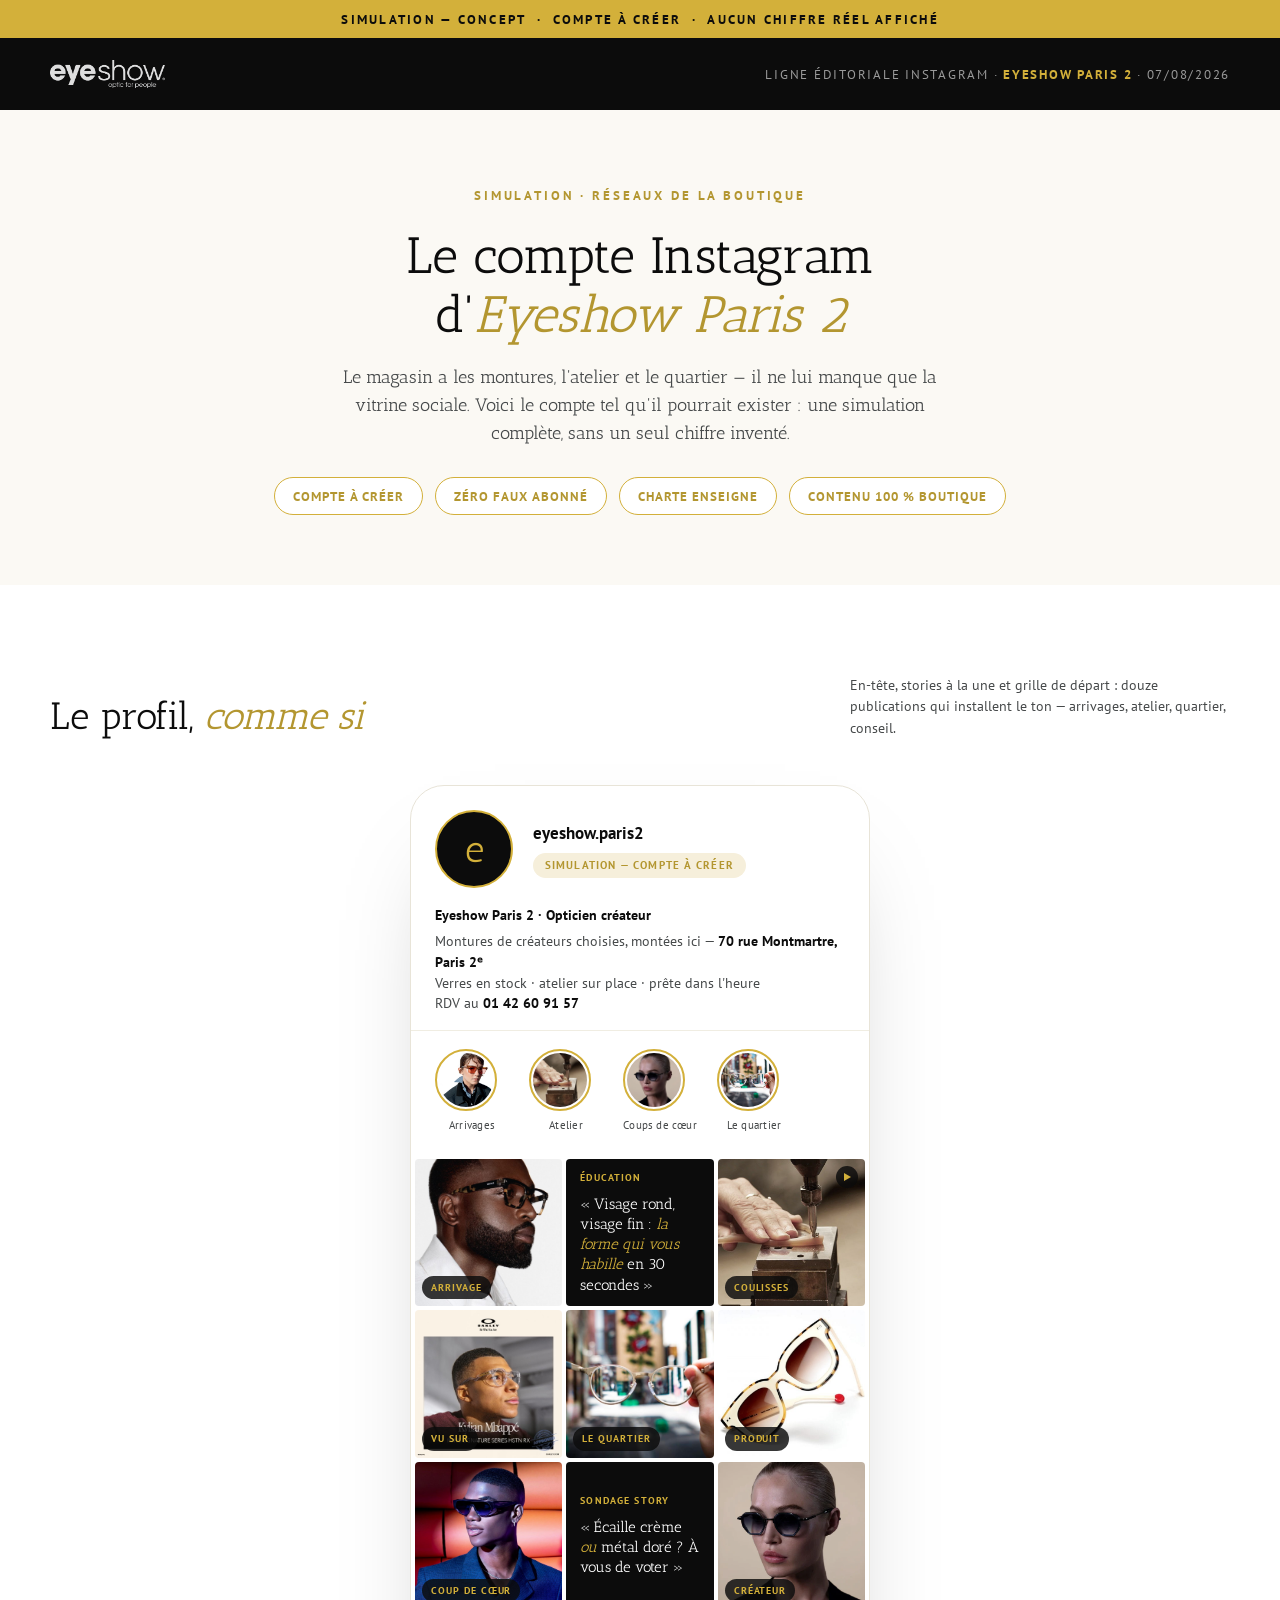
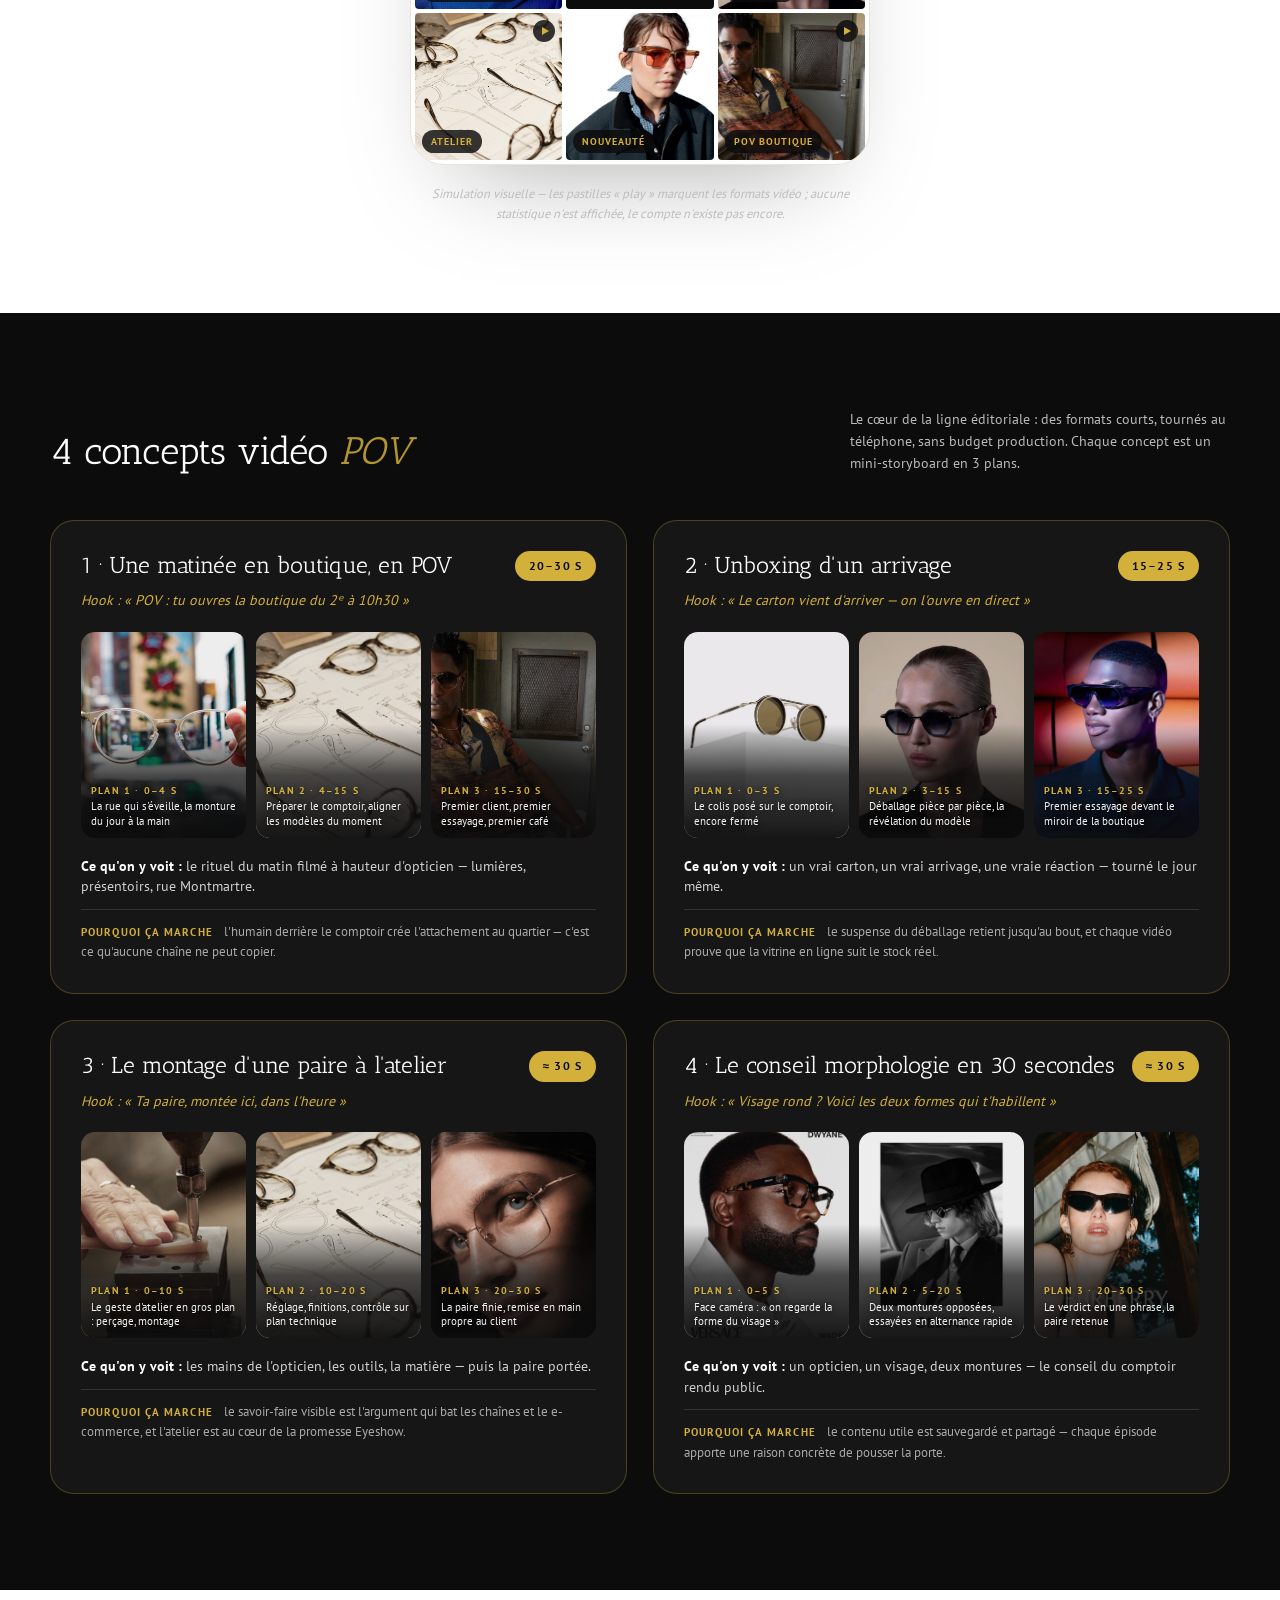
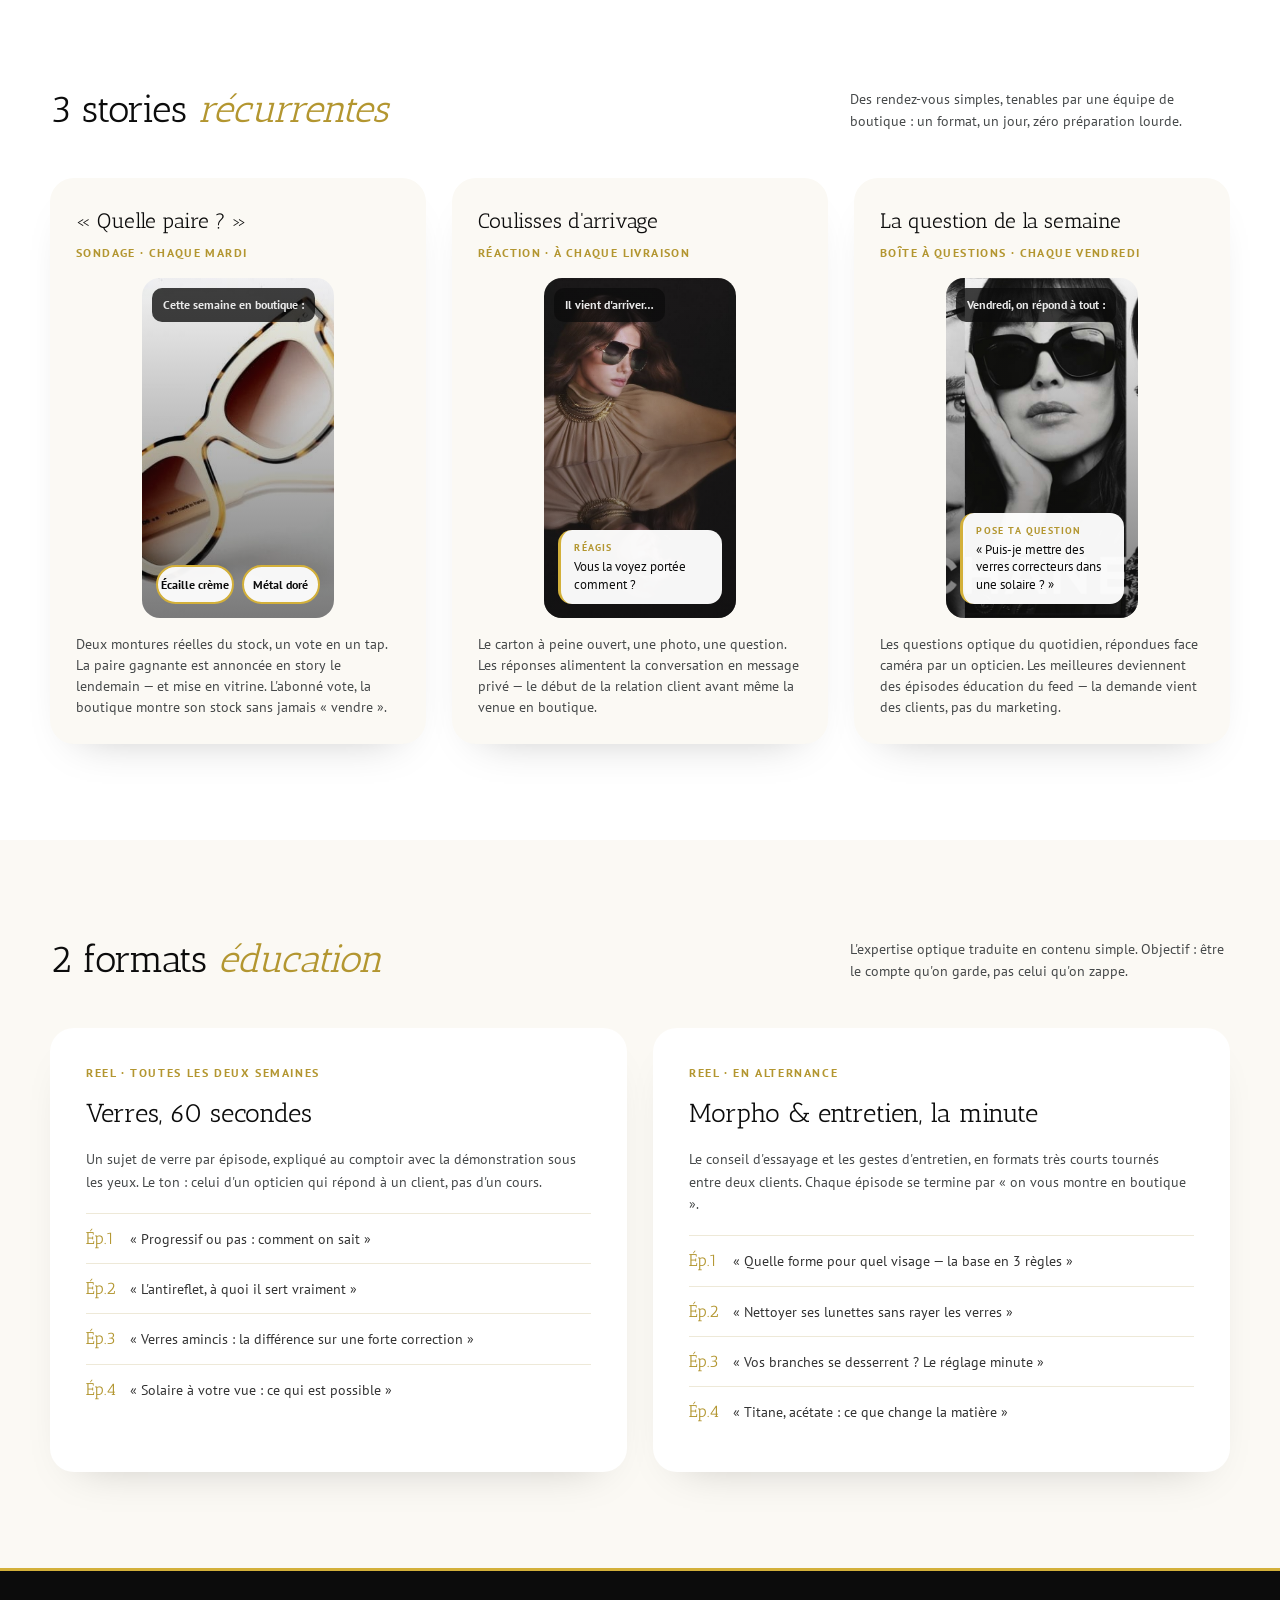
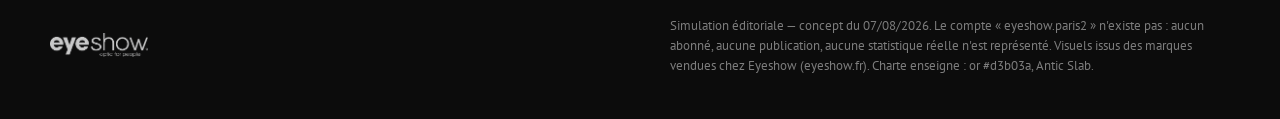
==== instagram.html @ d30e219a "Maquettes Eyeshow Paris 2 — site vitrine connecté + simulation Instagram" ====
<!DOCTYPE html>
<html lang="fr">
<head>
<meta charset="UTF-8">
<meta name="viewport" content="width=device-width, initial-scale=1.0">
<title>Simulation Instagram — Eyeshow Paris 2 (concept)</title>
<link rel="icon" href="assets/favicon-32.jpg">
<style>
@font-face{font-family:'Antic Slab';font-style:normal;font-weight:400;font-display:swap;src:url('assets/fonts/AnticSlab-400.woff2') format('woff2');}
@font-face{font-family:'PT Sans';font-style:normal;font-weight:400;font-display:swap;src:url('assets/fonts/PTSans-400.woff2') format('woff2');}
@font-face{font-family:'PT Sans';font-style:normal;font-weight:700;font-display:swap;src:url('assets/fonts/PTSans-700.woff2') format('woff2');}
:root{
  --or:#d3b03a; --or-fonce:#b39630; --or-pale:#f6efdb;
  --encre:#333333; --noir:#0c0c0c; --gris:#46494a; --gris-clair:#bebdbd;
  --blanc:#ffffff; --creme:#fbf9f4;
  --serif:'Antic Slab',Georgia,serif; --sans:'PT Sans',Arial,sans-serif;
}
*{margin:0;padding:0;box-sizing:border-box}
body{font-family:var(--serif);color:var(--encre);background:var(--blanc);line-height:1.6;font-size:16.5px;-webkit-font-smoothing:antialiased}
img{display:block;max-width:100%}
a{text-decoration:none;color:inherit}
::selection{background:var(--or);color:var(--noir)}

/* ---------- Bandeau simulation ---------- */
.bandeau-simu{background:var(--or);color:var(--noir);font-family:var(--sans);font-weight:700;font-size:12.5px;letter-spacing:.18em;text-transform:uppercase;text-align:center;padding:9px 16px}
.bandeau-simu b{font-weight:700}

/* ---------- Header ---------- */
header{background:var(--noir);padding:22px 24px}
.header-inner{max-width:1180px;margin:0 auto;display:flex;align-items:center;justify-content:space-between;gap:20px;flex-wrap:wrap}
.header-inner img{height:28px;filter:invert(1)}
.header-inner .doc{font-family:var(--sans);font-size:12.5px;letter-spacing:.14em;text-transform:uppercase;color:#9a9a9a}
.header-inner .doc b{color:var(--or)}

/* ---------- Intro ---------- */
.intro{background:var(--creme);padding:76px 24px 70px;text-align:center}
.intro .kicker{font-family:var(--sans);font-size:13px;font-weight:700;letter-spacing:.22em;text-transform:uppercase;color:var(--or-fonce);margin-bottom:20px}
.intro h1{font-size:clamp(32px,4vw,52px);font-weight:400;color:var(--noir);line-height:1.15;max-width:820px;margin:0 auto 18px}
.intro h1 em{font-style:italic;color:var(--or-fonce)}
.intro p{max-width:640px;margin:0 auto 30px;color:var(--gris);font-size:17.5px}
.chips{display:flex;gap:12px;justify-content:center;flex-wrap:wrap}
.chip{font-family:var(--sans);font-size:12.5px;font-weight:700;letter-spacing:.08em;text-transform:uppercase;border:1.5px solid var(--or);color:var(--or-fonce);border-radius:999px;padding:8px 18px;background:var(--blanc)}

/* ---------- Profil simulé ---------- */
.profil-zone{background:var(--blanc);padding:90px 24px}
.zone-titre{max-width:1180px;margin:0 auto 46px;display:flex;justify-content:space-between;align-items:flex-end;gap:28px;flex-wrap:wrap}
.zone-titre h2{font-size:clamp(28px,3vw,40px);font-weight:400;color:var(--noir);line-height:1.2}
.zone-titre h2 em{font-style:italic;color:var(--or-fonce)}
.zone-titre .note{font-family:var(--sans);font-size:13.5px;color:var(--gris);max-width:380px}

.phone{max-width:460px;margin:0 auto;background:var(--blanc);border:1px solid #e8e4d8;border-radius:34px;box-shadow:0 50px 100px -50px rgba(12,12,12,.35);overflow:hidden}
.phone-top{padding:24px 24px 16px;border-bottom:1px solid #f0ede2}
.profil-ligne{display:flex;align-items:center;gap:20px}
.avatar{width:78px;height:78px;border-radius:50%;background:var(--noir);color:var(--or);display:flex;align-items:center;justify-content:center;font-size:38px;flex:none;border:2px solid var(--or)}
.profil-id .pseudo{font-family:var(--sans);font-weight:700;font-size:17px;color:var(--noir)}
.profil-id .statut{display:inline-block;margin-top:5px;font-family:var(--sans);font-size:11px;font-weight:700;letter-spacing:.1em;text-transform:uppercase;background:var(--or-pale);color:var(--or-fonce);border-radius:999px;padding:4px 12px}
.profil-nom{font-family:var(--sans);font-weight:700;font-size:14px;color:var(--noir);margin-top:16px}
.profil-bio{font-family:var(--sans);font-size:13.5px;color:var(--gris);margin-top:4px;line-height:1.55}
.profil-bio b{color:var(--noir)}

.highlights{display:flex;gap:20px;padding:18px 24px 6px;justify-content:flex-start}
.hl{text-align:center;width:74px;flex:none}
.hl .rond{width:62px;height:62px;border-radius:50%;overflow:hidden;border:2px solid var(--or);padding:2px;background:var(--blanc)}
.hl .rond img{width:100%;height:100%;object-fit:cover;border-radius:50%}
.hl .lbl{font-family:var(--sans);font-size:11px;color:var(--gris);margin-top:6px;letter-spacing:.02em}

.grille-ig{display:grid;grid-template-columns:repeat(3,1fr);gap:4px;padding:18px 4px 4px}
.post{position:relative;aspect-ratio:1;overflow:hidden;border-radius:4px;background:#f3f1ea}
.post img{width:100%;height:100%;object-fit:cover;transition:transform .4s}
.post:hover img{transform:scale(1.05)}
.post .cat{position:absolute;left:7px;bottom:7px;background:rgba(12,12,12,.82);color:var(--or);font-family:var(--sans);font-size:9.5px;font-weight:700;letter-spacing:.1em;text-transform:uppercase;padding:4px 9px;border-radius:999px}
.post.txt{background:var(--noir);display:flex;flex-direction:column;justify-content:center;padding:14px;gap:8px}
.post.txt .q{font-size:15px;color:var(--blanc);line-height:1.35}
.post.txt .q em{color:var(--or);font-style:italic}
.post.txt .t{font-family:var(--sans);font-size:9.5px;font-weight:700;letter-spacing:.12em;text-transform:uppercase;color:var(--or)}
.post .play{position:absolute;top:7px;right:7px;width:22px;height:22px;border-radius:50%;background:rgba(12,12,12,.82);display:flex;align-items:center;justify-content:center}
.post .play::after{content:'';border-left:7px solid var(--or);border-top:4.5px solid transparent;border-bottom:4.5px solid transparent;margin-left:2px}
.legende-simu{max-width:460px;margin:18px auto 0;text-align:center;font-family:var(--sans);font-size:12.5px;color:var(--gris-clair);font-style:italic}

/* ---------- Concepts vidéo POV ---------- */
.videos{background:var(--noir);color:var(--blanc);padding:96px 24px}
.videos .zone-titre h2{color:var(--blanc)}
.videos .zone-titre .note{color:#b9b9b9}
.concepts{max-width:1180px;margin:0 auto;display:grid;grid-template-columns:1fr 1fr;gap:26px}
.concept{background:rgba(255,255,255,.045);border:1px solid rgba(211,176,58,.28);border-radius:24px;padding:30px;transition:border .3s}
.concept:hover{border-color:rgba(211,176,58,.6)}
.concept .top{display:flex;justify-content:space-between;align-items:flex-start;gap:16px;margin-bottom:8px}
.concept h3{font-size:23px;font-weight:400;color:var(--blanc);line-height:1.25}
.concept .duree{flex:none;font-family:var(--sans);font-size:11.5px;font-weight:700;letter-spacing:.1em;text-transform:uppercase;background:var(--or);color:var(--noir);border-radius:999px;padding:6px 14px}
.concept .hook{font-family:var(--sans);font-size:14px;color:var(--or);margin-bottom:20px;font-style:italic}
.storyboard{display:grid;grid-template-columns:repeat(3,1fr);gap:10px;margin-bottom:18px}
.plan{position:relative;border-radius:14px;overflow:hidden;aspect-ratio:4/5;background:#1a1a1a}
.plan img{width:100%;height:100%;object-fit:cover;opacity:.92}
.plan .etape{position:absolute;left:0;right:0;bottom:0;padding:60px 10px 9px;background:linear-gradient(rgba(12,12,12,0) 0%,rgba(12,12,12,.72) 45%,rgba(12,12,12,.95) 100%);font-family:var(--sans);font-size:11px;line-height:1.35;color:#f0f0f0;text-shadow:0 1px 6px rgba(0,0,0,.8)}
.plan .etape b{display:block;color:var(--or);font-size:10px;letter-spacing:.12em;text-transform:uppercase;margin-bottom:2px}
.concept .voit{font-family:var(--sans);font-size:13.5px;color:#cfcfcf;margin-bottom:12px;line-height:1.5}
.concept .voit b{color:var(--blanc)}
.concept .pourquoi{font-family:var(--sans);font-size:13px;border-top:1px solid rgba(255,255,255,.12);padding-top:12px;color:#a9a9a9}
.concept .pourquoi b{color:var(--or);letter-spacing:.1em;text-transform:uppercase;font-size:11px;margin-right:8px}

/* ---------- Stories ---------- */
.stories{background:var(--blanc);padding:96px 24px}
.stories-grid{max-width:1180px;margin:0 auto;display:grid;grid-template-columns:repeat(3,1fr);gap:26px}
.story-card{background:var(--creme);border-radius:24px;padding:26px;box-shadow:0 20px 44px -30px rgba(12,12,12,.28)}
.story-card h3{font-size:21px;font-weight:400;color:var(--noir);margin-bottom:6px}
.story-card .cadence{font-family:var(--sans);font-size:11.5px;font-weight:700;letter-spacing:.12em;text-transform:uppercase;color:var(--or-fonce);margin-bottom:16px}
.story-card p{font-family:var(--sans);font-size:13.5px;color:var(--gris);margin-top:16px;line-height:1.55}
.story-mock{position:relative;border-radius:18px;overflow:hidden;aspect-ratio:9/16;max-height:340px;margin:0 auto;max-width:220px}
.story-mock img{width:100%;height:100%;object-fit:cover}
.story-mock .overlay{position:absolute;inset:0;background:linear-gradient(rgba(12,12,12,.05),rgba(12,12,12,.55));display:flex;flex-direction:column;justify-content:flex-end;padding:14px;gap:9px}
.sondage{display:flex;gap:8px}
.sondage span{flex:1;text-align:center;background:rgba(255,255,255,.94);border-radius:999px;font-family:var(--sans);font-weight:700;font-size:12px;color:var(--noir);padding:8px 0;border:2px solid var(--or)}
.question-box{background:rgba(255,255,255,.96);border-radius:14px;padding:11px 13px;font-family:var(--sans);font-size:12.5px;color:var(--noir);line-height:1.4;border-left:3px solid var(--or)}
.question-box b{display:block;font-size:10px;letter-spacing:.12em;text-transform:uppercase;color:var(--or-fonce);margin-bottom:3px}
.story-titre-ui{position:absolute;top:10px;left:10px;max-width:calc(100% - 20px);font-family:var(--sans);font-weight:700;font-size:12px;color:var(--blanc);background:rgba(12,12,12,.78);border-radius:10px;padding:7px 11px}

/* ---------- Éducation ---------- */
.education{background:var(--creme);padding:96px 24px}
.edu-grid{max-width:1180px;margin:0 auto;display:grid;grid-template-columns:1fr 1fr;gap:26px}
.edu-card{background:var(--blanc);border-radius:24px;padding:36px;box-shadow:0 20px 44px -30px rgba(12,12,12,.25)}
.edu-card .format{font-family:var(--sans);font-size:11.5px;font-weight:700;letter-spacing:.14em;text-transform:uppercase;color:var(--or-fonce);margin-bottom:10px}
.edu-card h3{font-size:26px;font-weight:400;color:var(--noir);margin-bottom:14px}
.edu-card p{font-family:var(--sans);font-size:14px;color:var(--gris);margin-bottom:20px;line-height:1.6}
.episodes{display:flex;flex-direction:column;gap:0}
.episode{display:flex;gap:14px;align-items:baseline;padding:11px 0;border-top:1px solid #eee9d8;font-family:var(--sans);font-size:13.5px;color:var(--encre)}
.episode .n{font-family:var(--serif);color:var(--or-fonce);font-size:17px;min-width:30px}

/* ---------- Footer ---------- */
footer{background:var(--noir);color:#a9a9a9;border-top:3px solid var(--or);padding:44px 24px;font-family:var(--sans);font-size:13px}
.footer-inner{max-width:1180px;margin:0 auto;display:flex;justify-content:space-between;gap:24px;flex-wrap:wrap;align-items:center}
footer img{height:24px;filter:invert(1);opacity:.9}
footer .mention{color:#7d7d7d;font-size:12.5px;max-width:560px;line-height:1.6}

@media (max-width:1020px){
  .concepts{grid-template-columns:1fr}
  .stories-grid{grid-template-columns:1fr;max-width:520px}
  .edu-grid{grid-template-columns:1fr}
}
@media (max-width:640px){
  .intro{padding:56px 18px}
  .profil-zone,.videos,.stories,.education{padding:64px 16px}
  .storyboard{gap:7px}
  .plan .etape{font-size:10px}
}
</style>
</head>
<body>

<div class="bandeau-simu">Simulation — concept &nbsp;·&nbsp; compte à créer &nbsp;·&nbsp; aucun chiffre réel affiché</div>

<header>
  <div class="header-inner">
    <img src="assets/logo-eyeshow-noir.png" alt="Eyeshow — optic for people">
    <span class="doc">Ligne éditoriale Instagram · <b>Eyeshow Paris 2</b> · 07/08/2026</span>
  </div>
</header>

<!-- Intro -->
<section class="intro">
  <div class="kicker">Simulation · réseaux de la boutique</div>
  <h1>Le compte Instagram<br>d'<em>Eyeshow Paris 2</em></h1>
  <p>Le magasin a les montures, l'atelier et le quartier — il ne lui manque que la vitrine sociale. Voici le compte tel qu'il pourrait exister : une simulation complète, sans un seul chiffre inventé.</p>
  <div class="chips">
    <span class="chip">Compte à créer</span>
    <span class="chip">Zéro faux abonné</span>
    <span class="chip">Charte enseigne</span>
    <span class="chip">Contenu 100 % boutique</span>
  </div>
</section>

<!-- Profil simulé -->
<section class="profil-zone">
  <div class="zone-titre">
    <h2>Le profil, <em>comme si</em></h2>
    <p class="note">En-tête, stories à la une et grille de départ : douze publications qui installent le ton — arrivages, atelier, quartier, conseil.</p>
  </div>

  <div class="phone">
    <div class="phone-top">
      <div class="profil-ligne">
        <div class="avatar">e</div>
        <div class="profil-id">
          <div class="pseudo">eyeshow.paris2</div>
          <span class="statut">Simulation — compte à créer</span>
        </div>
      </div>
      <div class="profil-nom">Eyeshow Paris 2 · Opticien créateur</div>
      <div class="profil-bio">
        Montures de créateurs choisies, montées ici — <b>70 rue Montmartre, Paris 2ᵉ</b><br>
        Verres en stock · atelier sur place · prête dans l'heure<br>
        RDV au <b>01 42 60 91 57</b>
      </div>
    </div>

    <div class="highlights">
      <div class="hl"><div class="rond"><img src="assets/marque-miumiu.jpg" alt="À la une Arrivages"></div><div class="lbl">Arrivages</div></div>
      <div class="hl"><div class="rond"><img src="assets/atelier-2.jpg" alt="À la une Atelier"></div><div class="lbl">Atelier</div></div>
      <div class="hl"><div class="rond"><img src="assets/marque-john-dalia.webp" alt="À la une Coups de cœur"></div><div class="lbl">Coups de cœur</div></div>
      <div class="hl"><div class="rond"><img src="assets/hero-boutique-3.jpeg" alt="À la une Le quartier"></div><div class="lbl">Le quartier</div></div>
    </div>

    <div class="grille-ig">
      <div class="post"><img src="assets/marque-versace.jpg" alt="Post arrivage Versace"><span class="cat">Arrivage</span></div>
      <div class="post txt"><span class="t">Éducation</span><span class="q">« Visage rond, visage fin : <em>la forme qui vous habille</em> en 30 secondes »</span></div>
      <div class="post"><img src="assets/atelier-2.jpg" alt="Post coulisses atelier"><span class="cat">Coulisses</span><span class="play"></span></div>
      <div class="post"><img src="assets/marque-oakley-mbappe.jpg" alt="Post Oakley HSTN RX"><span class="cat">Vu sur</span></div>
      <div class="post"><img src="assets/hero-boutique-3.jpeg" alt="Post quartier Montmartre"><span class="cat">Le quartier</span></div>
      <div class="post"><img src="assets/marque-sabinebe.jpeg" alt="Post Sabine Be"><span class="cat">Produit</span></div>
      <div class="post"><img src="assets/marque-thierry-lasry.jpeg" alt="Post coup de cœur Thierry Lasry"><span class="cat">Coup de cœur</span></div>
      <div class="post txt"><span class="t">Sondage story</span><span class="q">« Écaille crème <em>ou</em> métal doré ? À vous de voter »</span></div>
      <div class="post"><img src="assets/marque-john-dalia.webp" alt="Post John Dalia créateur parisien"><span class="cat">Créateur</span></div>
      <div class="post"><img src="assets/atelier-1.jpg" alt="Post atelier montage"><span class="cat">Atelier</span><span class="play"></span></div>
      <div class="post"><img src="assets/marque-miumiu.jpg" alt="Post nouveauté Miu Miu"><span class="cat">Nouveauté</span></div>
      <div class="post"><img src="assets/hero-boutique-1.jpeg" alt="Post POV boutique"><span class="cat">POV boutique</span><span class="play"></span></div>
    </div>
  </div>
  <p class="legende-simu">Simulation visuelle — les pastilles « play » marquent les formats vidéo ; aucune statistique n'est affichée, le compte n'existe pas encore.</p>
</section>

<!-- Concepts vidéo POV -->
<section class="videos">
  <div class="zone-titre" style="max-width:1180px;margin:0 auto 46px">
    <h2>4 concepts vidéo <em>POV</em></h2>
    <p class="note">Le cœur de la ligne éditoriale : des formats courts, tournés au téléphone, sans budget production. Chaque concept est un mini-storyboard en 3 plans.</p>
  </div>
  <div class="concepts">

    <article class="concept">
      <div class="top"><h3>1 · Une matinée en boutique, en POV</h3><span class="duree">20–30 s</span></div>
      <p class="hook">Hook : « POV : tu ouvres la boutique du 2ᵉ à 10h30 »</p>
      <div class="storyboard">
        <div class="plan"><img src="assets/hero-boutique-3.jpeg" alt="Plan 1 — la rue"><div class="etape"><b>Plan 1 · 0–4 s</b>La rue qui s'éveille, la monture du jour à la main</div></div>
        <div class="plan"><img src="assets/atelier-1.jpg" alt="Plan 2 — le comptoir"><div class="etape"><b>Plan 2 · 4–15 s</b>Préparer le comptoir, aligner les modèles du moment</div></div>
        <div class="plan"><img src="assets/hero-boutique-1.jpeg" alt="Plan 3 — premier essayage"><div class="etape"><b>Plan 3 · 15–30 s</b>Premier client, premier essayage, premier café</div></div>
      </div>
      <p class="voit"><b>Ce qu'on y voit :</b> le rituel du matin filmé à hauteur d'opticien — lumières, présentoirs, rue Montmartre.</p>
      <p class="pourquoi"><b>Pourquoi ça marche</b> l'humain derrière le comptoir crée l'attachement au quartier — c'est ce qu'aucune chaîne ne peut copier.</p>
    </article>

    <article class="concept">
      <div class="top"><h3>2 · Unboxing d'un arrivage</h3><span class="duree">15–25 s</span></div>
      <p class="hook">Hook : « Le carton vient d'arriver — on l'ouvre en direct »</p>
      <div class="storyboard">
        <div class="plan"><img src="assets/marque-matsuda.png" alt="Plan 1 — le colis"><div class="etape"><b>Plan 1 · 0–3 s</b>Le colis posé sur le comptoir, encore fermé</div></div>
        <div class="plan"><img src="assets/marque-john-dalia.webp" alt="Plan 2 — la révélation"><div class="etape"><b>Plan 2 · 3–15 s</b>Déballage pièce par pièce, la révélation du modèle</div></div>
        <div class="plan"><img src="assets/marque-thierry-lasry.jpeg" alt="Plan 3 — l'essayage"><div class="etape"><b>Plan 3 · 15–25 s</b>Premier essayage devant le miroir de la boutique</div></div>
      </div>
      <p class="voit"><b>Ce qu'on y voit :</b> un vrai carton, un vrai arrivage, une vraie réaction — tourné le jour même.</p>
      <p class="pourquoi"><b>Pourquoi ça marche</b> le suspense du déballage retient jusqu'au bout, et chaque vidéo prouve que la vitrine en ligne suit le stock réel.</p>
    </article>

    <article class="concept">
      <div class="top"><h3>3 · Le montage d'une paire à l'atelier</h3><span class="duree">≈ 30 s</span></div>
      <p class="hook">Hook : « Ta paire, montée ici, dans l'heure »</p>
      <div class="storyboard">
        <div class="plan"><img src="assets/atelier-2.jpg" alt="Plan 1 — le geste"><div class="etape"><b>Plan 1 · 0–10 s</b>Le geste d'atelier en gros plan : perçage, montage</div></div>
        <div class="plan"><img src="assets/atelier-1.jpg" alt="Plan 2 — la précision"><div class="etape"><b>Plan 2 · 10–20 s</b>Réglage, finitions, contrôle sur plan technique</div></div>
        <div class="plan"><img src="assets/marque-lindberg.png" alt="Plan 3 — le résultat"><div class="etape"><b>Plan 3 · 20–30 s</b>La paire finie, remise en main propre au client</div></div>
      </div>
      <p class="voit"><b>Ce qu'on y voit :</b> les mains de l'opticien, les outils, la matière — puis la paire portée.</p>
      <p class="pourquoi"><b>Pourquoi ça marche</b> le savoir-faire visible est l'argument qui bat les chaînes et le e-commerce, et l'atelier est au cœur de la promesse Eyeshow.</p>
    </article>

    <article class="concept">
      <div class="top"><h3>4 · Le conseil morphologie en 30 secondes</h3><span class="duree">≈ 30 s</span></div>
      <p class="hook">Hook : « Visage rond ? Voici les deux formes qui t'habillent »</p>
      <div class="storyboard">
        <div class="plan"><img src="assets/marque-versace.jpg" alt="Plan 1 — le visage"><div class="etape"><b>Plan 1 · 0–5 s</b>Face caméra : « on regarde la forme du visage »</div></div>
        <div class="plan"><img src="assets/marque-celine.jpg" alt="Plan 2 — le choix"><div class="etape"><b>Plan 2 · 5–20 s</b>Deux montures opposées, essayées en alternance rapide</div></div>
        <div class="plan"><img src="assets/marque-burberry.jpg" alt="Plan 3 — le verdict"><div class="etape"><b>Plan 3 · 20–30 s</b>Le verdict en une phrase, la paire retenue</div></div>
      </div>
      <p class="voit"><b>Ce qu'on y voit :</b> un opticien, un visage, deux montures — le conseil du comptoir rendu public.</p>
      <p class="pourquoi"><b>Pourquoi ça marche</b> le contenu utile est sauvegardé et partagé — chaque épisode apporte une raison concrète de pousser la porte.</p>
    </article>

  </div>
</section>

<!-- Stories récurrentes -->
<section class="stories">
  <div class="zone-titre" style="max-width:1180px;margin:0 auto 46px">
    <h2>3 stories <em>récurrentes</em></h2>
    <p class="note">Des rendez-vous simples, tenables par une équipe de boutique : un format, un jour, zéro préparation lourde.</p>
  </div>
  <div class="stories-grid">

    <article class="story-card">
      <h3>« Quelle paire ? »</h3>
      <div class="cadence">Sondage · chaque mardi</div>
      <div class="story-mock">
        <img src="assets/marque-sabinebe.jpeg" alt="Story sondage — monture A">
        <div class="story-titre-ui">Cette semaine en boutique :</div>
        <div class="overlay">
          <div class="sondage"><span>Écaille crème</span><span>Métal doré</span></div>
        </div>
      </div>
      <p>Deux montures réelles du stock, un vote en un tap. La paire gagnante est annoncée en story le lendemain — et mise en vitrine. L'abonné vote, la boutique montre son stock sans jamais « vendre ».</p>
    </article>

    <article class="story-card">
      <h3>Coulisses d'arrivage</h3>
      <div class="cadence">Réaction · à chaque livraison</div>
      <div class="story-mock">
        <img src="assets/marque-chloe.jpg" alt="Story coulisses arrivage">
        <div class="story-titre-ui">Il vient d'arriver…</div>
        <div class="overlay">
          <div class="question-box"><b>Réagis</b>Vous la voyez portée comment ?</div>
        </div>
      </div>
      <p>Le carton à peine ouvert, une photo, une question. Les réponses alimentent la conversation en message privé — le début de la relation client avant même la venue en boutique.</p>
    </article>

    <article class="story-card">
      <h3>La question de la semaine</h3>
      <div class="cadence">Boîte à questions · chaque vendredi</div>
      <div class="story-mock">
        <img src="assets/hero-boutique-2.jpeg" alt="Story question de la semaine">
        <div class="story-titre-ui">Vendredi, on répond à tout :</div>
        <div class="overlay">
          <div class="question-box"><b>Pose ta question</b>« Puis-je mettre des verres correcteurs dans une solaire ? »</div>
        </div>
      </div>
      <p>Les questions optique du quotidien, répondues face caméra par un opticien. Les meilleures deviennent des épisodes éducation du feed — la demande vient des clients, pas du marketing.</p>
    </article>

  </div>
</section>

<!-- Formats éducation -->
<section class="education">
  <div class="zone-titre" style="max-width:1180px;margin:0 auto 46px">
    <h2>2 formats <em>éducation</em></h2>
    <p class="note">L'expertise optique traduite en contenu simple. Objectif : être le compte qu'on garde, pas celui qu'on zappe.</p>
  </div>
  <div class="edu-grid">

    <article class="edu-card">
      <div class="format">Reel · toutes les deux semaines</div>
      <h3>Verres, 60 secondes</h3>
      <p>Un sujet de verre par épisode, expliqué au comptoir avec la démonstration sous les yeux. Le ton : celui d'un opticien qui répond à un client, pas d'un cours.</p>
      <div class="episodes">
        <div class="episode"><span class="n">Ép.1</span><span>« Progressif ou pas : comment on sait »</span></div>
        <div class="episode"><span class="n">Ép.2</span><span>« L'antireflet, à quoi il sert vraiment »</span></div>
        <div class="episode"><span class="n">Ép.3</span><span>« Verres amincis : la différence sur une forte correction »</span></div>
        <div class="episode"><span class="n">Ép.4</span><span>« Solaire à votre vue : ce qui est possible »</span></div>
      </div>
    </article>

    <article class="edu-card">
      <div class="format">Reel · en alternance</div>
      <h3>Morpho &amp; entretien, la minute</h3>
      <p>Le conseil d'essayage et les gestes d'entretien, en formats très courts tournés entre deux clients. Chaque épisode se termine par « on vous montre en boutique ».</p>
      <div class="episodes">
        <div class="episode"><span class="n">Ép.1</span><span>« Quelle forme pour quel visage — la base en 3 règles »</span></div>
        <div class="episode"><span class="n">Ép.2</span><span>« Nettoyer ses lunettes sans rayer les verres »</span></div>
        <div class="episode"><span class="n">Ép.3</span><span>« Vos branches se desserrent ? Le réglage minute »</span></div>
        <div class="episode"><span class="n">Ép.4</span><span>« Titane, acétate : ce que change la matière »</span></div>
      </div>
    </article>

  </div>
</section>

<footer>
  <div class="footer-inner">
    <img src="assets/logo-eyeshow-noir.png" alt="Eyeshow">
    <p class="mention">Simulation éditoriale — concept du 07/08/2026. Le compte « eyeshow.paris2 » n'existe pas : aucun abonné, aucune publication, aucune statistique réelle n'est représenté. Visuels issus des marques vendues chez Eyeshow (eyeshow.fr). Charte enseigne : or #d3b03a, Antic Slab.</p>
  </div>
</footer>

</body>
</html>
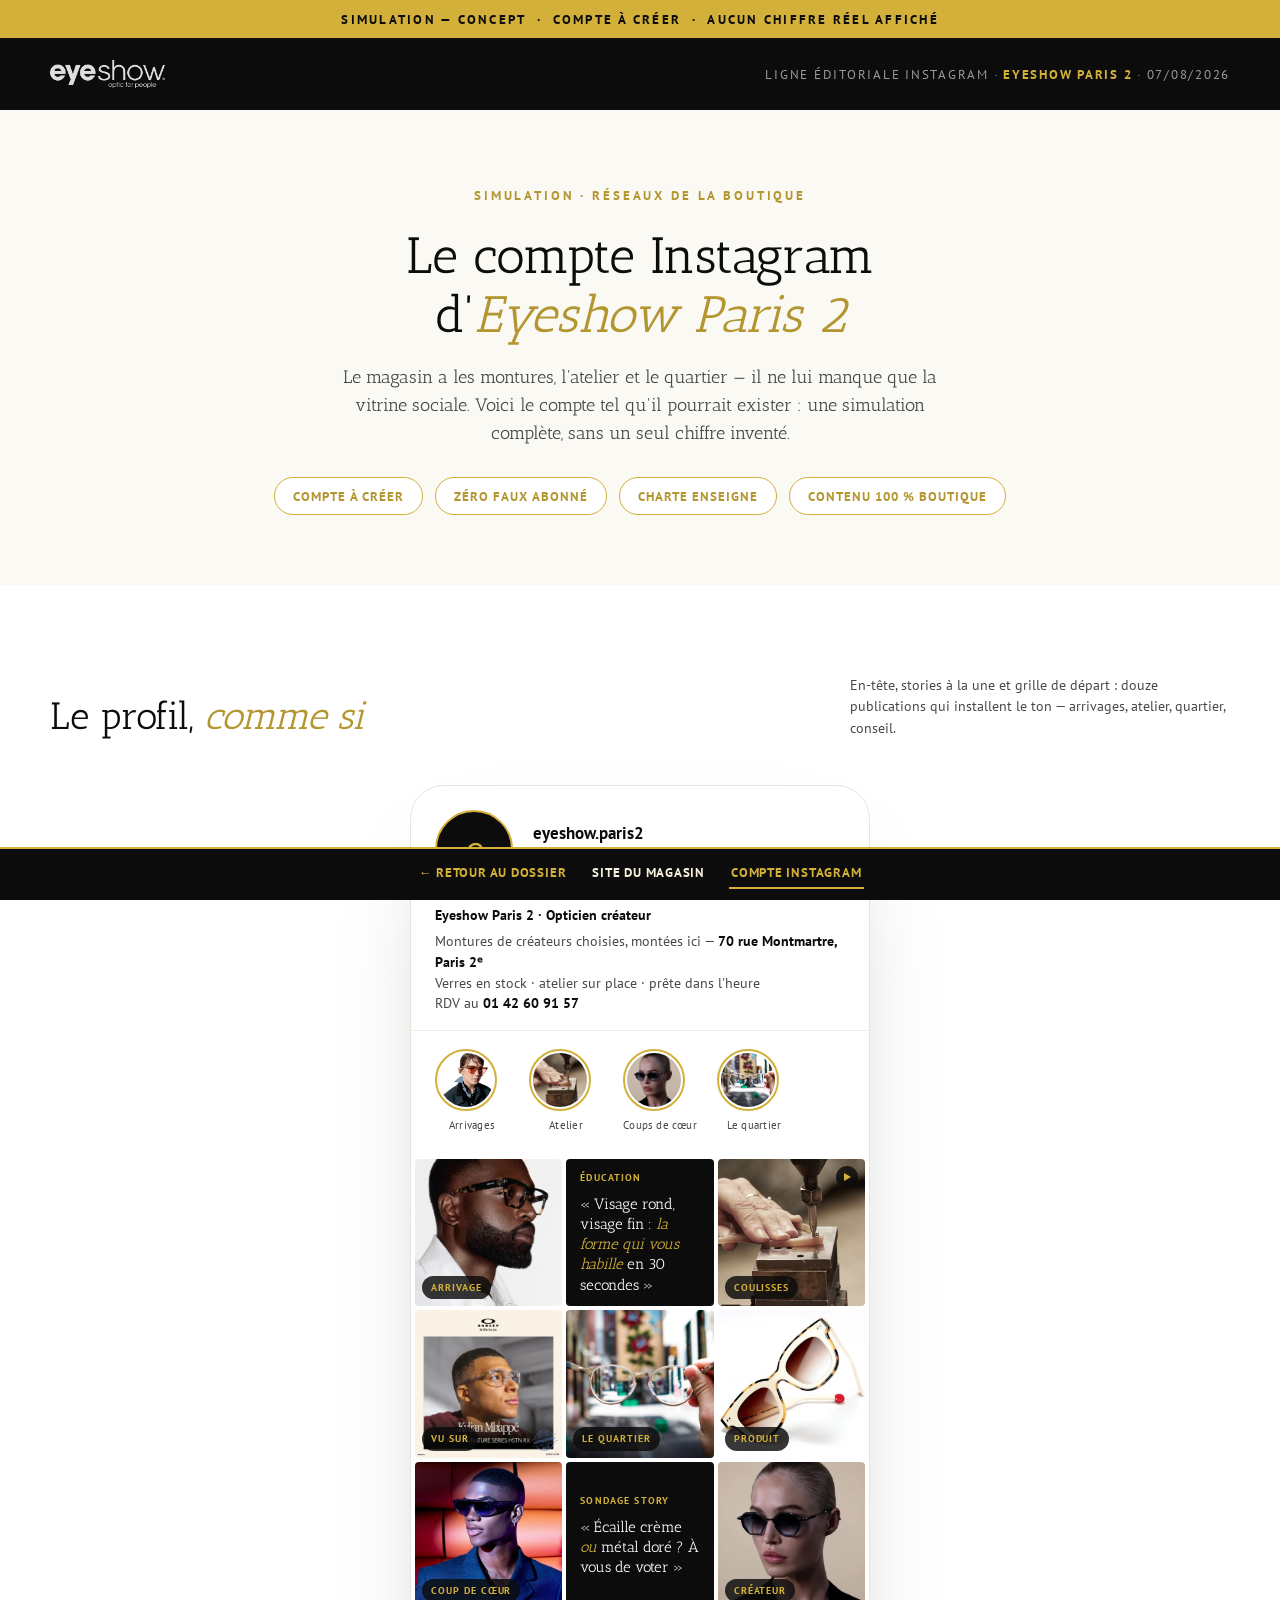
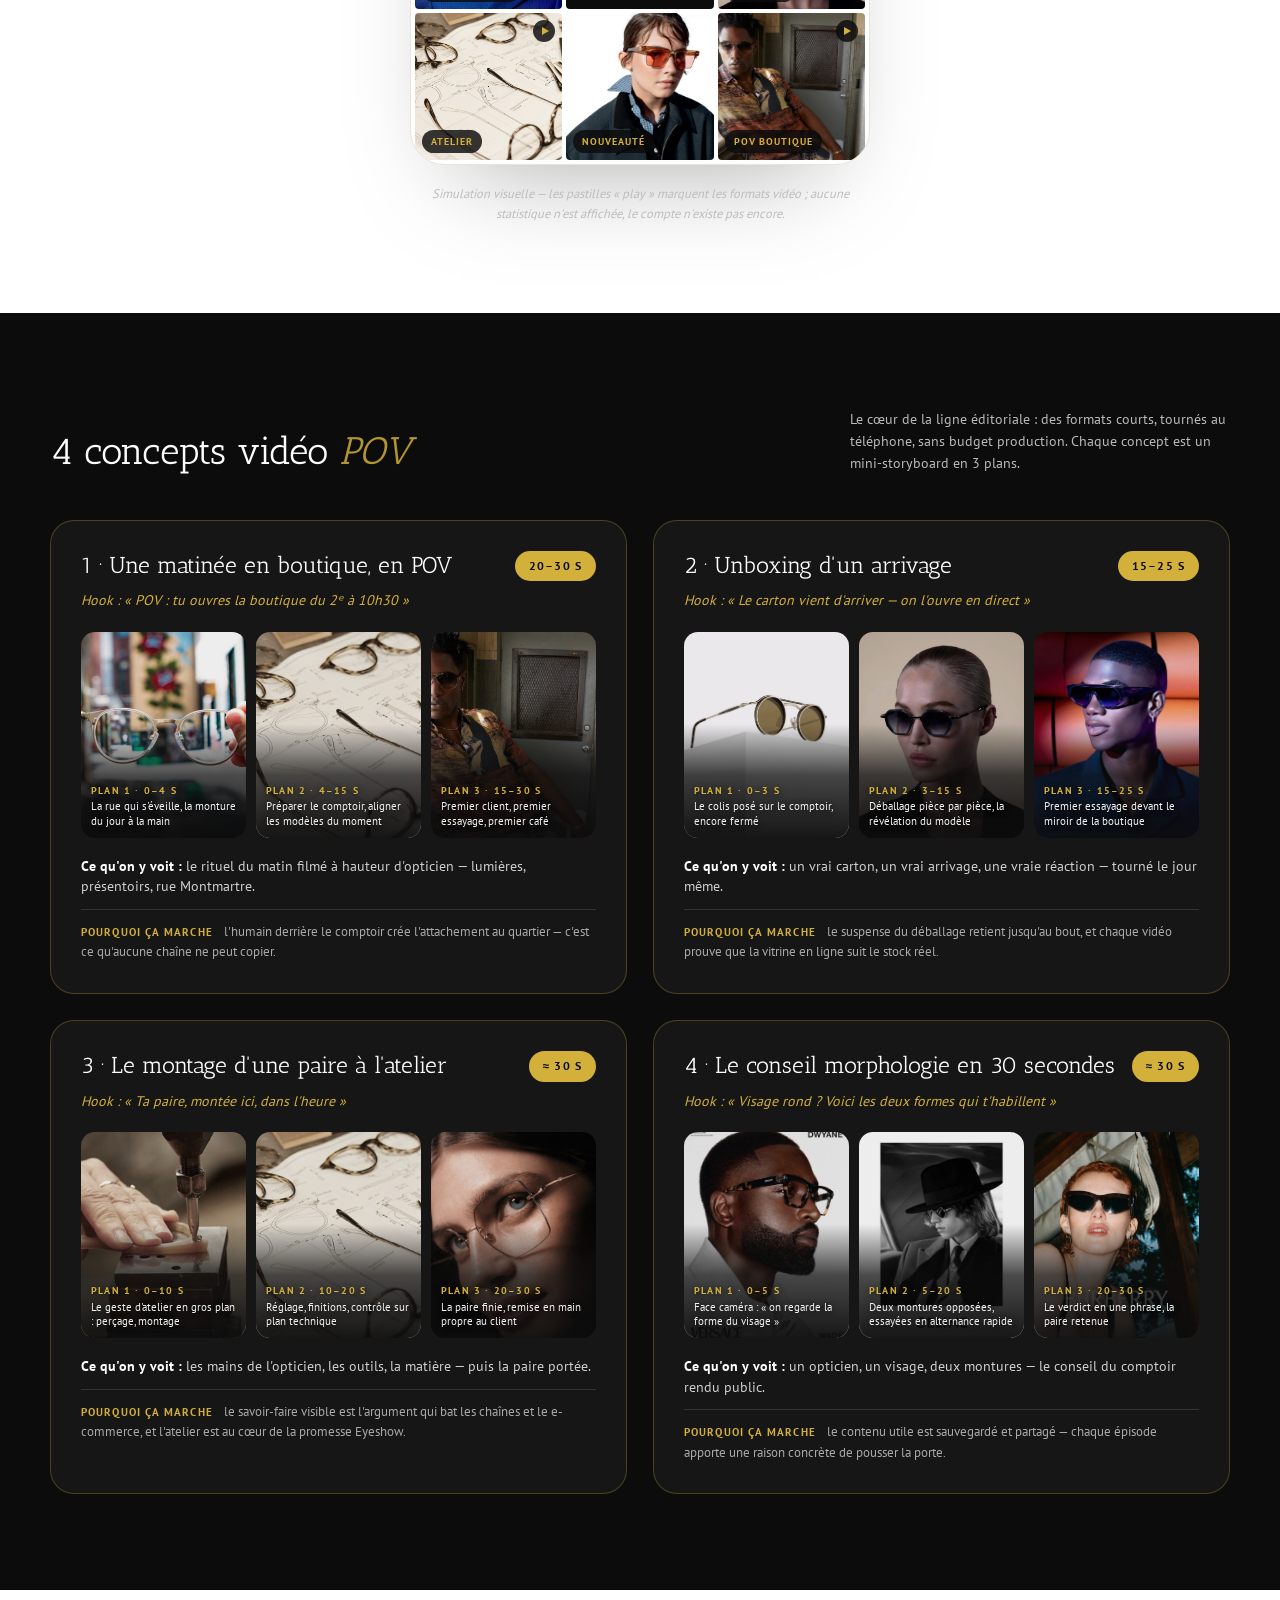
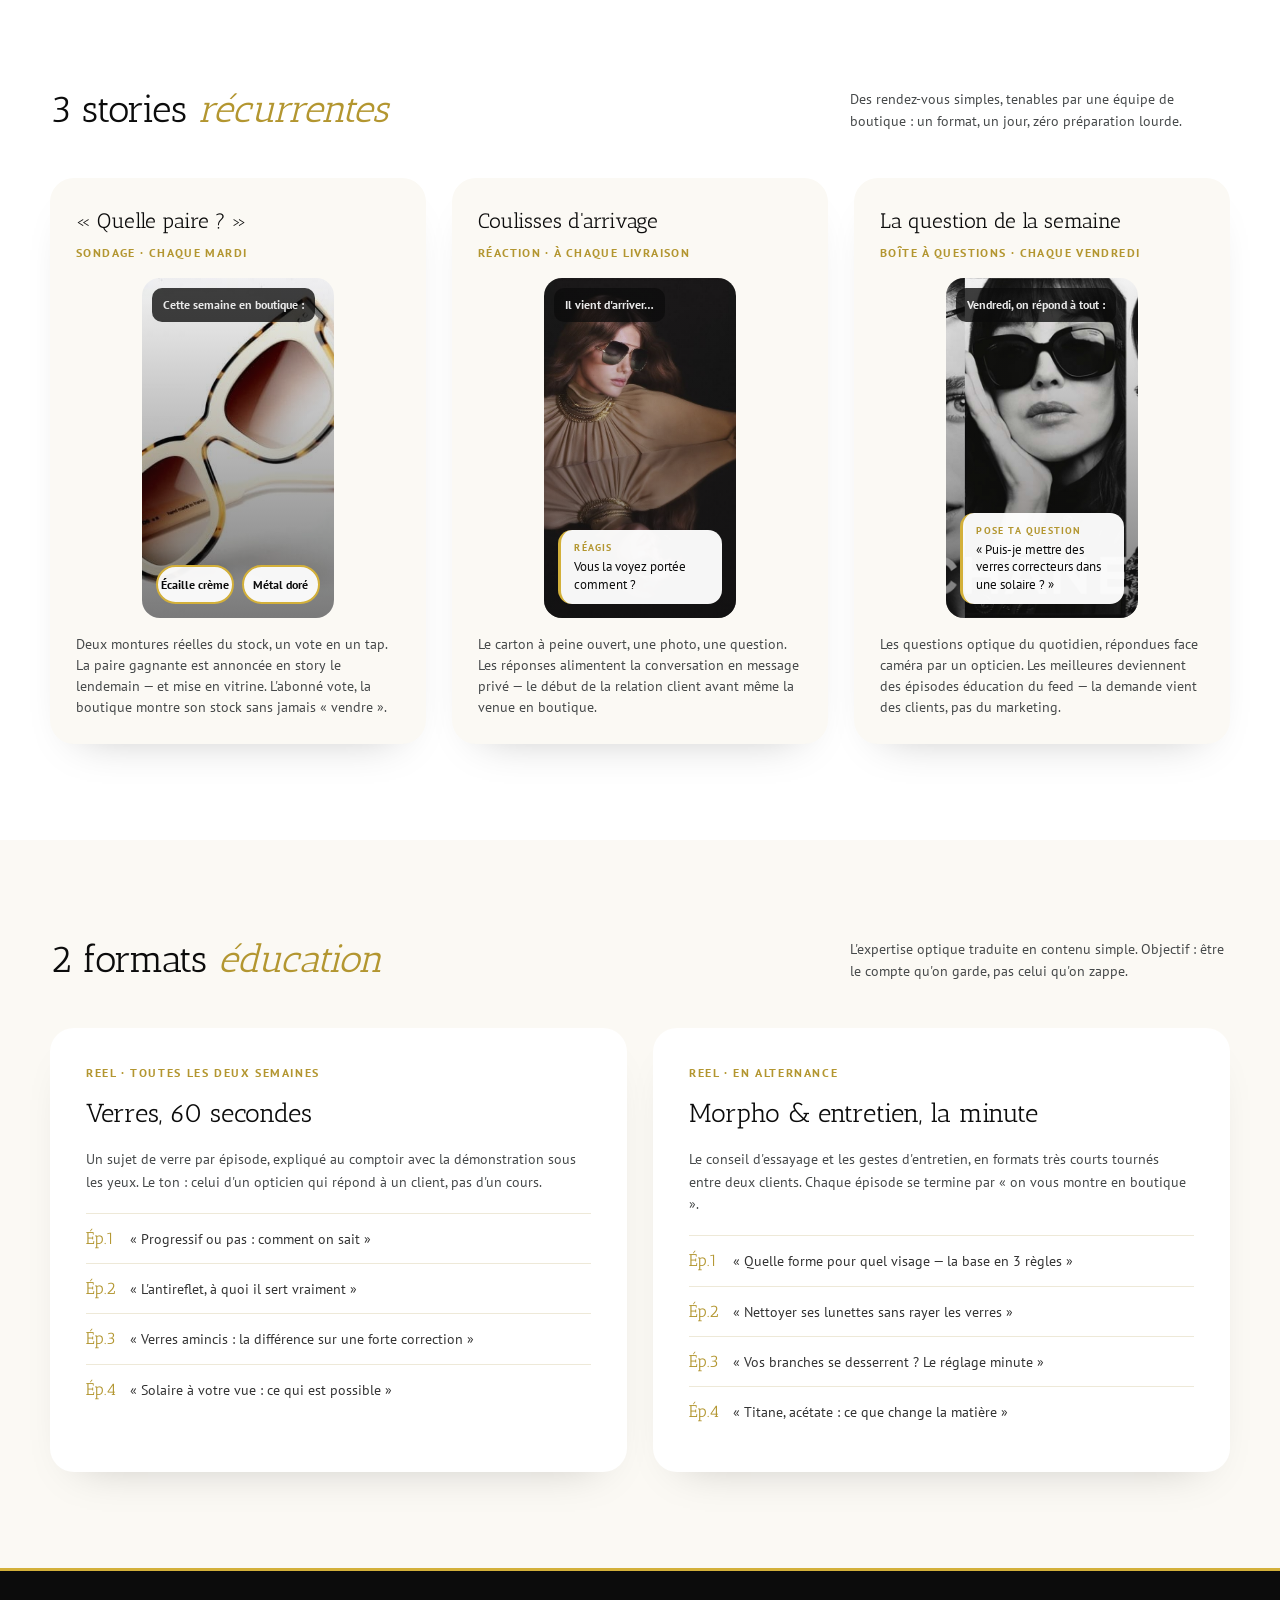
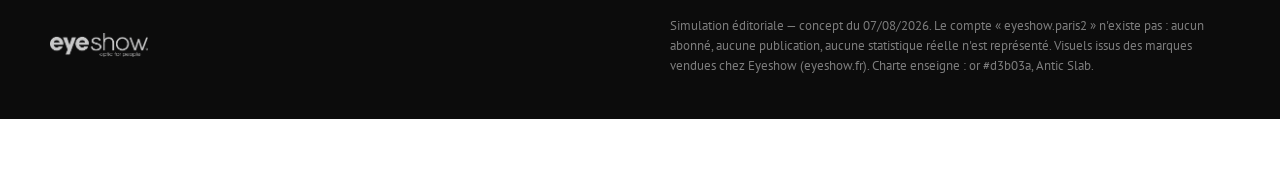
==== commit 4e6b125a: "Navigation entre le dossier et les deux maquettes Les maquettes ne renvoyaient nulle part : une fois" ====
--- a/instagram.html
+++ b/instagram.html
@@ -142,6 +142,18 @@
   .storyboard{gap:7px}
   .plan .etape{font-size:10px}
 }
+
+/* ---------- Barre de navigation dossier (retour + circulation entre maquettes) ---------- */
+.nav-dossier{position:fixed;left:0;right:0;bottom:0;z-index:9999;background:#0c0c0c;border-top:2px solid #d3b03a;
+  font-family:'PT Sans',Arial,sans-serif;font-size:13px;letter-spacing:.06em;
+  display:flex;flex-wrap:wrap;justify-content:center;align-items:center;gap:4px 22px;padding:11px 14px}
+.nav-dossier a{color:#f6efdb;text-transform:uppercase;font-weight:700;padding:3px 2px;border-bottom:2px solid transparent;transition:color .15s}
+.nav-dossier a:hover{color:#d3b03a}
+.nav-dossier a.retour{color:#d3b03a}
+.nav-dossier a[aria-current="page"]{color:#d3b03a;border-bottom-color:#d3b03a}
+body{padding-bottom:62px}
+@media(max-width:520px){.nav-dossier{font-size:11.5px;gap:3px 14px;padding:9px 10px}body{padding-bottom:72px}}
+@media print{.nav-dossier{display:none}body{padding-bottom:0}}
 </style>
 </head>
 <body>
@@ -368,5 +380,11 @@
   </div>
 </footer>
 
+<nav class="nav-dossier" aria-label="Navigation du dossier direction">
+  <a class="retour" href="dossier.html">← Retour au dossier</a>
+  <a href="index.html">Site du magasin</a>
+  <a href="instagram.html" aria-current="page">Compte Instagram</a>
+</nav>
+
 </body>
 </html>
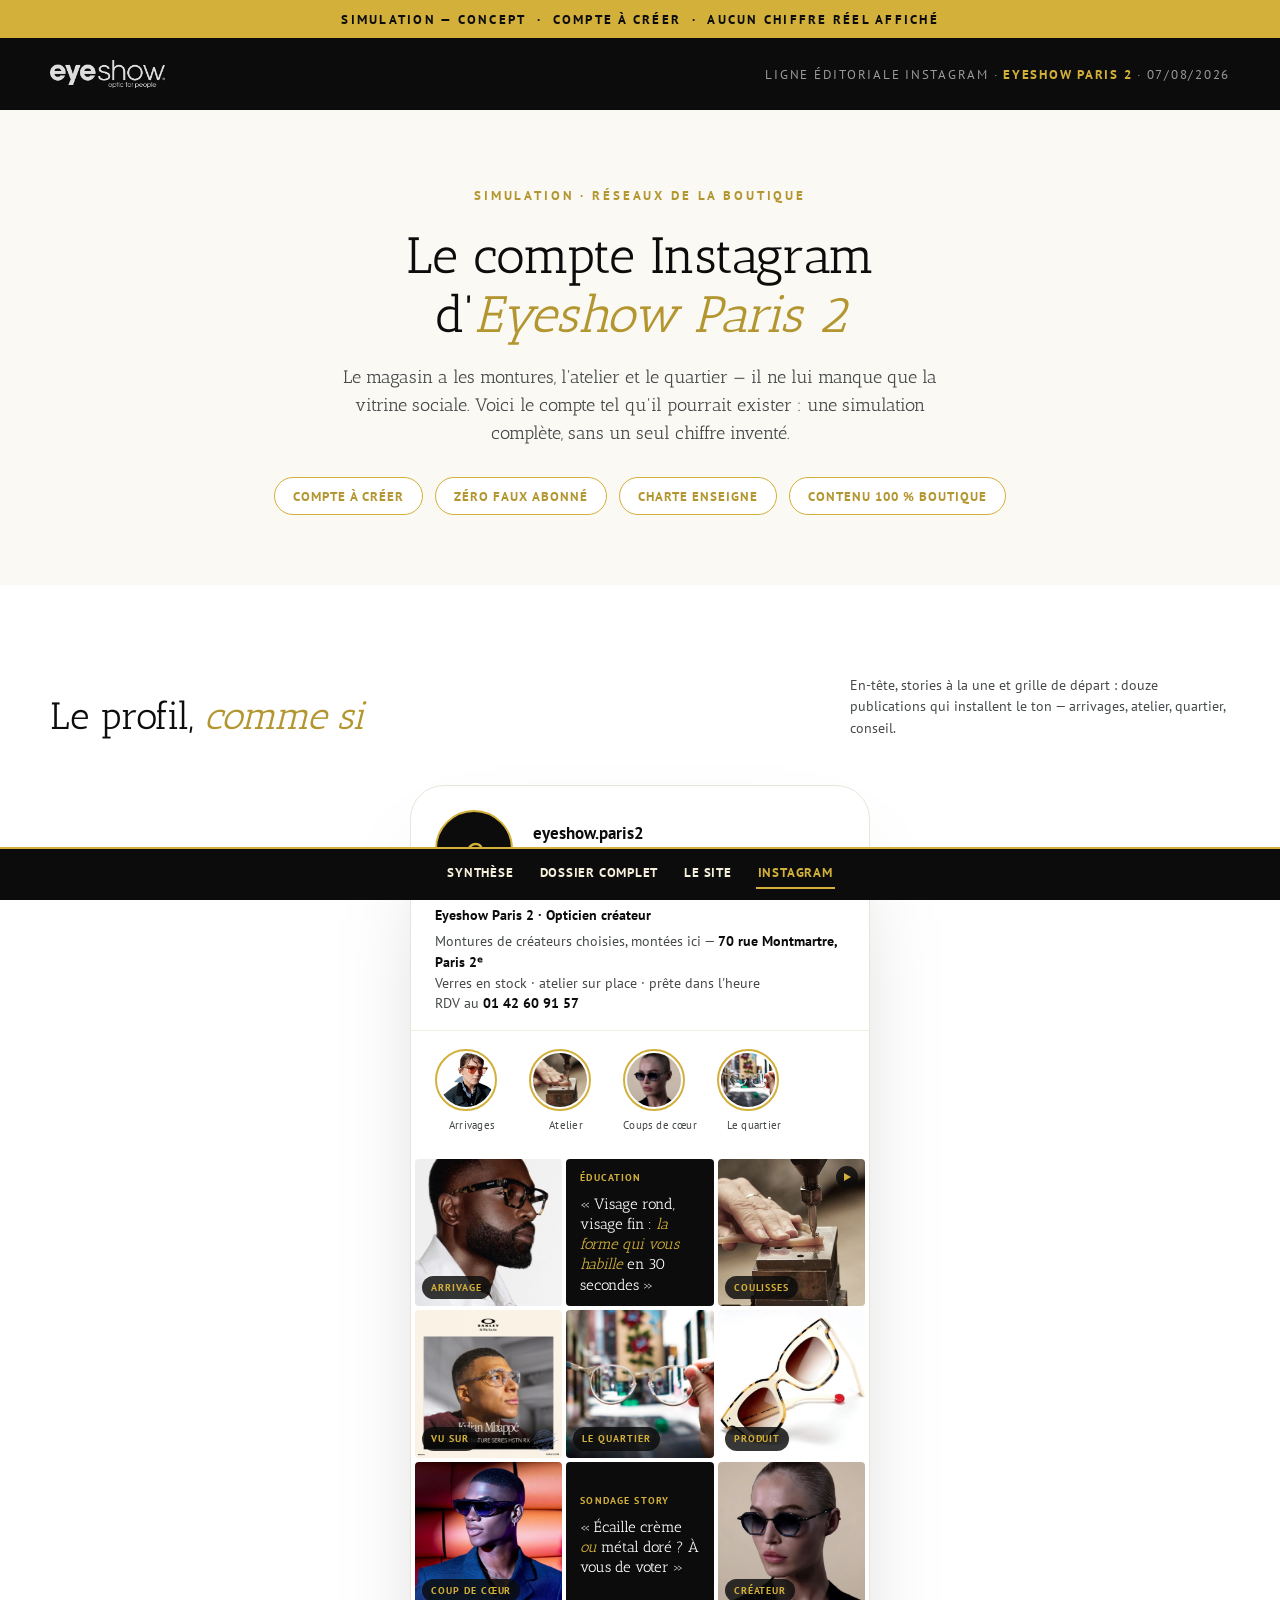
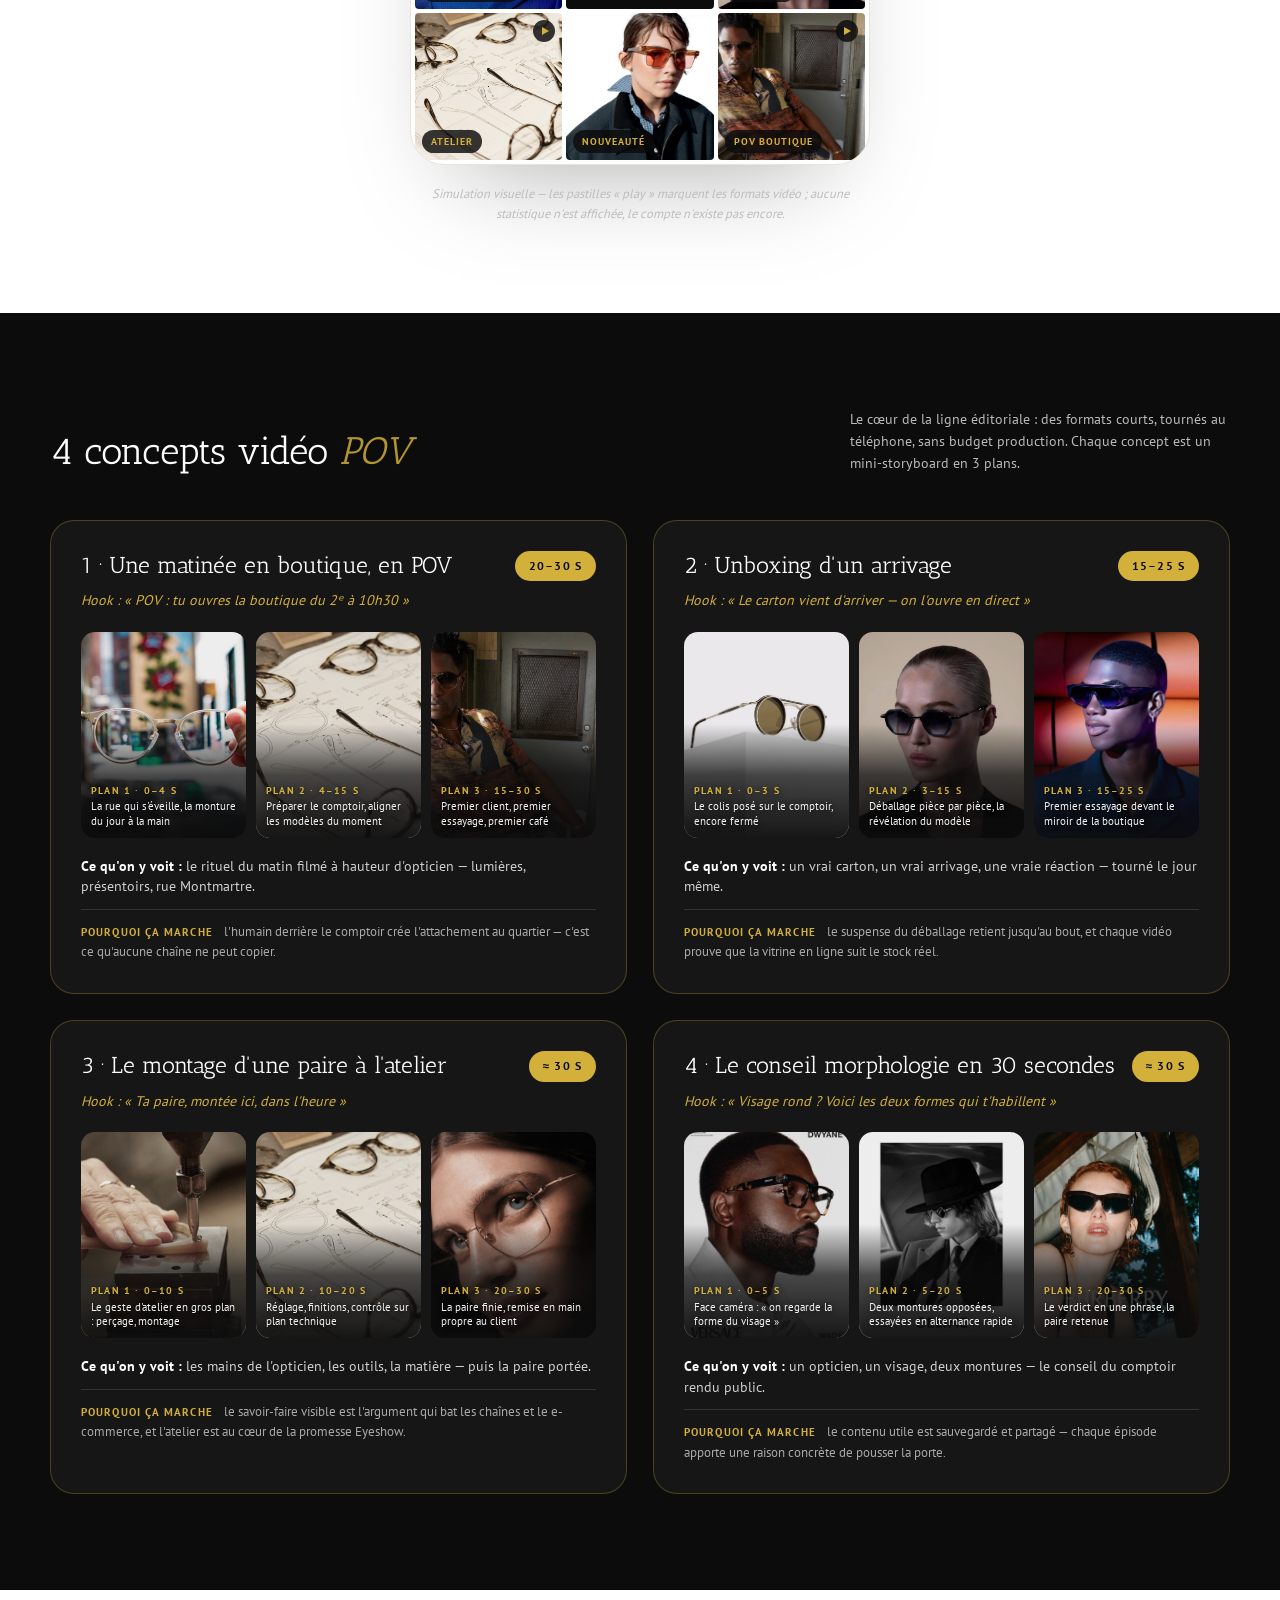
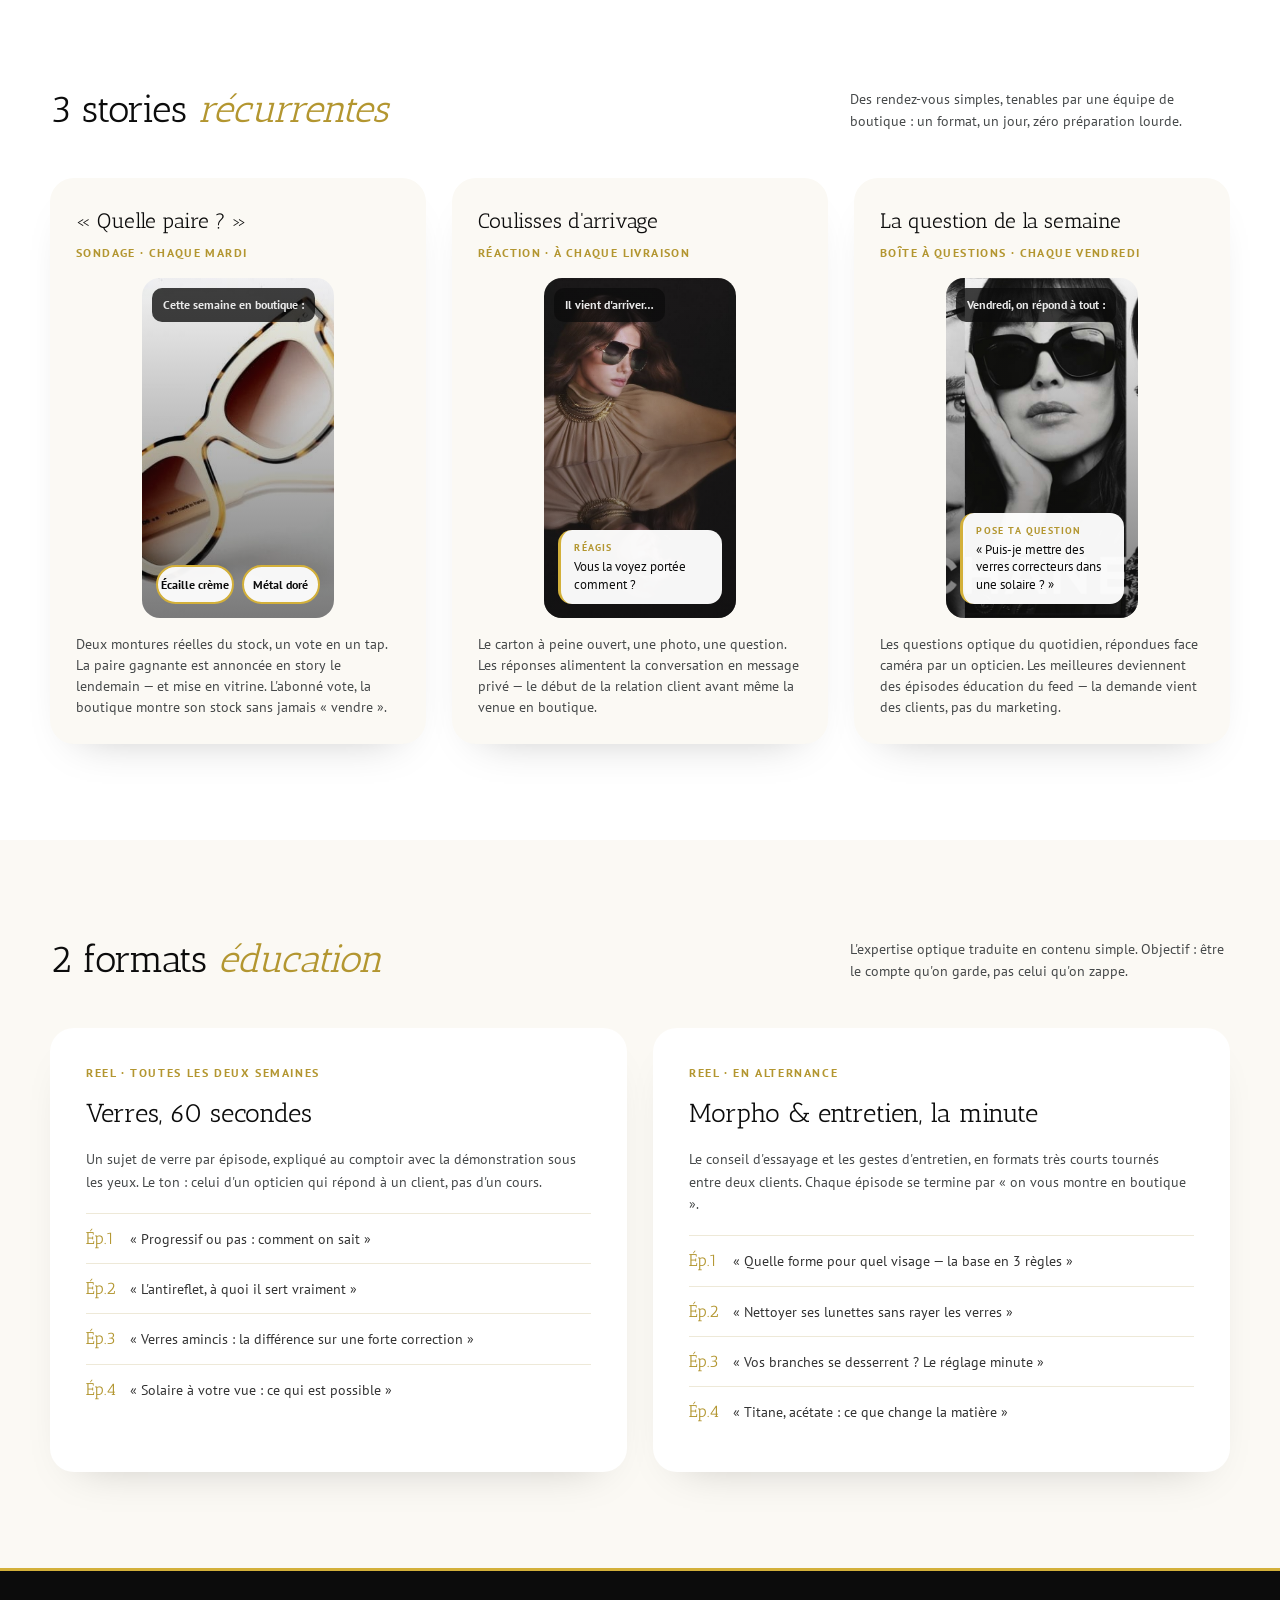
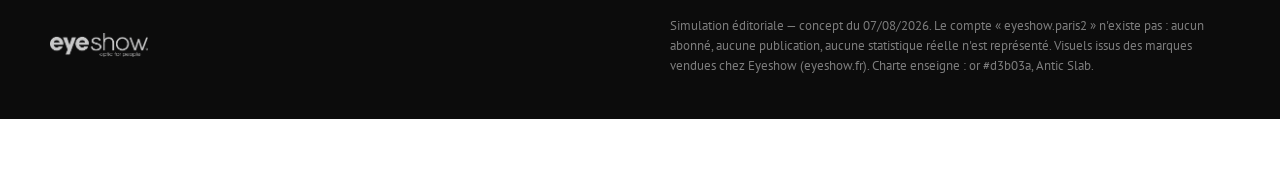
==== commit b1f57bf4: "Synthèse direction : page d'entrée scannable en 2 minutes Retour de relecture : le dossier est bon m" ====
--- a/instagram.html
+++ b/instagram.html
@@ -149,7 +149,6 @@
   display:flex;flex-wrap:wrap;justify-content:center;align-items:center;gap:4px 22px;padding:11px 14px}
 .nav-dossier a{color:#f6efdb;text-transform:uppercase;font-weight:700;padding:3px 2px;border-bottom:2px solid transparent;transition:color .15s}
 .nav-dossier a:hover{color:#d3b03a}
-.nav-dossier a.retour{color:#d3b03a}
 .nav-dossier a[aria-current="page"]{color:#d3b03a;border-bottom-color:#d3b03a}
 body{padding-bottom:62px}
 @media(max-width:520px){.nav-dossier{font-size:11.5px;gap:3px 14px;padding:9px 10px}body{padding-bottom:72px}}
@@ -381,9 +380,10 @@
 </footer>
 
 <nav class="nav-dossier" aria-label="Navigation du dossier direction">
-  <a class="retour" href="dossier.html">← Retour au dossier</a>
-  <a href="index.html">Site du magasin</a>
-  <a href="instagram.html" aria-current="page">Compte Instagram</a>
+  <a href="synthese.html">Synthèse</a>
+  <a href="dossier.html">Dossier complet</a>
+  <a href="index.html">Le site</a>
+  <a href="instagram.html" aria-current="page">Instagram</a>
 </nav>
 
 </body>
